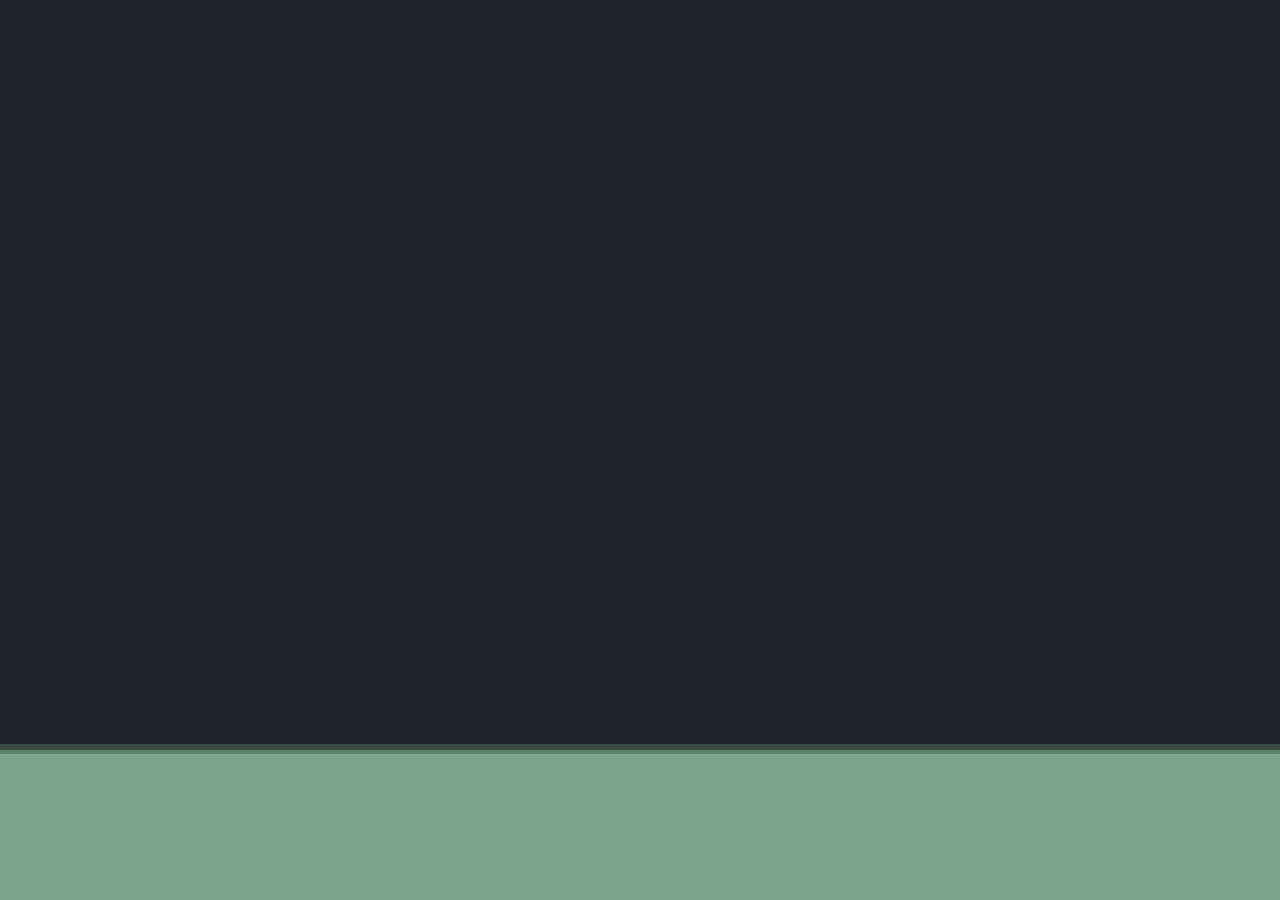
==== index.html @ 09922d42 "Gameplay stage 2: player dodge and pills with effects Dodge - "УВОРОТ" button right of the joystick " ====
<!DOCTYPE html>
<html lang="ru">
<head>
  <meta charset="UTF-8">
  <!-- viewport-fit=cover нужен, чтобы на iPhone работали safe-area-inset -->
  <meta name="viewport" content="width=device-width, initial-scale=1, maximum-scale=1, user-scalable=no, viewport-fit=cover">
  <meta name="theme-color" content="#1e242c">
  <!-- Запуск с экрана «Домой»: без адресной строки, статус-бар поверх игры (отступы — safe-area) -->
  <meta name="apple-mobile-web-app-capable" content="yes">
  <meta name="mobile-web-app-capable" content="yes">
  <meta name="apple-mobile-web-app-status-bar-style" content="black-translucent">
  <meta name="apple-mobile-web-app-title" content="СПИДозный ЦГБ">
  <link rel="manifest" href="manifest.webmanifest">
  <link rel="apple-touch-icon" href="assets/icons/icon-180.png">
  <link rel="icon" type="image/png" sizes="192x192" href="assets/icons/icon-192.png">
  <meta name="format-detection" content="telephone=no">
  <title>СПИДозный ЦГБ</title>
  <link rel="stylesheet" href="css/style.css">
</head>
<body>
  <!-- Сюда Phaser вставит canvas с игрой (арена). Кнопка паузы — в правом верхнем углу поля -->
  <div id="game-container">
    <button id="pause-button" class="hud" type="button" aria-label="Пауза"><span></span><span></span></button>
  </div>

  <!-- Нижняя панель управления: своё место на экране, не поверх арены.
       Слева — счёт и таймер, по центру — джойстик, справа — пауза. -->
  <div id="control-panel">
    <div id="hud-left" class="hud">
      <div id="hud-score">0</div>
      <div id="hud-time">0:00</div>
      <div id="hud-combo"><span id="hud-combo-text"></span><div id="hud-combo-bar"></div></div>
    </div>
    <div id="joystick-base">
      <div id="joystick-knob"></div>
    </div>
    <div id="hud-right" class="hud">
      <button id="dodge-button" type="button" aria-label="Уворот"><span id="dodge-label">УВОРОТ</span><div id="dodge-cooldown"></div></button>
    </div>
  </div>

  <!-- Подсказка для горизонтальной ориентации телефона -->
  <div id="rotate-notice">Поверните телефон вертикально</div>

  <!-- Phaser 3 подключаем через CDN -->
  <script src="https://cdn.jsdelivr.net/npm/phaser@3.80.1/dist/phaser.min.js"></script>

  <!-- Порядок важен: сначала настройки и утилиты, затем объекты, сцены и запуск -->
  <script src="js/config.js"></script>
  <script src="js/utils/storage.js"></script>
  <script src="js/utils/sound.js"></script>
  <script src="js/utils/joystick.js"></script>
  <script src="js/utils/hud.js"></script>
  <script src="js/objects/Player.js"></script>
  <script src="js/objects/Chaser.js"></script>
  <script src="js/objects/Bonus.js"></script>
  <script src="js/scenes/BootScene.js"></script>
  <script src="js/scenes/MenuScene.js"></script>
  <script src="js/scenes/GameScene.js"></script>
  <script src="js/scenes/UIScene.js"></script>
  <script src="js/main.js"></script>
</body>
</html>
---- css/style.css ----
/* =============================================================
   Единый стиль «пиксельная районная поликлиника».
   Палитра — та же, что у окружения (assets/environment/make_environment.py):
     --ink        тёмный контур           #1e242c
     --paper      побелка                 #d6d6c8
     --paper-sh   тень побелки            #b2b4aa
     --paint      масляная панель стены   #7aa48c
     --paint-d    тёмная масляная панель  #5c826e
     --paint-line полоса-бордюр панели    #3a4844
   Шрифт — пиксельный Tiny5 с кириллицей (assets/fonts/, лицензия OFL).
   У шрифта одно начертание: искусственный жирный отключён, чтобы не размывать пиксели.
   ============================================================= */

@font-face {
  font-family: "Tiny5";
  font-style: normal;
  font-weight: 400;
  font-display: block;
  src: url("../assets/fonts/tiny5-cyrillic-400-normal.woff2") format("woff2");
  unicode-range: U+0301, U+0400-045F, U+0490-0491, U+04B0-04B1, U+2116;
}
@font-face {
  font-family: "Tiny5";
  font-style: normal;
  font-weight: 400;
  font-display: block;
  src: url("../assets/fonts/tiny5-latin-400-normal.woff2") format("woff2");
  unicode-range: U+0000-00FF, U+0131, U+0152-0153, U+02BB-02BC, U+02C6, U+02DA, U+02DC, U+2000-206F, U+20AC, U+2122, U+2190-2199, U+2212, U+2215;
}

/* Размеры панели управления (CSS px). Значения по умолчанию;
   joystick.js пересчитывает их под экран при загрузке и при изменении размера */
:root {
  --panel-h: 160px;
  --base-r: 60px;
  --knob-r: 25px;

  --ink: #1e242c;
  --paper: #d6d6c8;
  --paper-sh: #b2b4aa;
  --paint: #7aa48c;
  --paint-d: #5c826e;
  --paint-line: #3a4844;
}

/* Базовый сброс и запрет любых «браузерных» жестов во время игры */
html,
body {
  margin: 0;
  padding: 0;
  width: 100%;
  height: 100vh;   /* запасной вариант для старых браузеров */
  height: 100dvh;  /* видимая высота экрана с учётом панелей браузера */
  overflow: hidden;
  background: var(--ink);

  overscroll-behavior: none;          /* нет pull-to-refresh и «резинки» */
  touch-action: none;                 /* нет прокрутки и pinch-to-zoom */
  user-select: none;                  /* нет выделения текста */
  -webkit-user-select: none;
  -webkit-touch-callout: none;        /* нет меню при долгом нажатии на iOS */
  -webkit-tap-highlight-color: transparent;
  -webkit-text-size-adjust: 100%;
}

body {
  position: fixed;
  top: 0;
  left: 0;
  font-family: "Tiny5", monospace;
  font-synthesis: none;
}

/* Экран из двух областей:
   #game-container — арена (canvas Phaser), сверху, на всю ширину;
   #control-panel  — панель управления снизу, своё место (не оверлей). */
#game-container {
  position: absolute;
  top: env(safe-area-inset-top, 0px);
  right: env(safe-area-inset-right, 0px);
  bottom: calc(var(--panel-h) + env(safe-area-inset-bottom, 0px));
  left: env(safe-area-inset-left, 0px);
  overflow: hidden;
}

/* Панель окрашена как масляная панель стены поликлиники: тёмный бордюр сверху */
#control-panel {
  position: absolute;
  left: 0;
  right: 0;
  bottom: 0;
  height: calc(var(--panel-h) + env(safe-area-inset-bottom, 0px));
  padding-bottom: env(safe-area-inset-bottom, 0px); /* джойстик выше полоски жестов iPhone */
  box-sizing: border-box;
  /* три колонки: счёт и таймер | джойстик | пауза — джойстик всегда точно по центру */
  display: grid;
  grid-template-columns: 1fr auto 1fr;
  align-items: center;
  padding-left: env(safe-area-inset-left, 0px);
  padding-right: env(safe-area-inset-right, 0px);
  background: var(--paint);
  border-top: 4px solid var(--ink);
  box-shadow: inset 0 6px 0 var(--paint-line), inset 0 10px 0 var(--paint-d);
  touch-action: none;
}

/* Пиксельные картинки растягиваются без сглаживания */
#joystick-base,
#joystick-knob {
  background-size: 100% 100%;
  background-repeat: no-repeat;
  image-rendering: pixelated;
  image-rendering: crisp-edges;
}

/* База — неподвижный круг по центру панели */
#joystick-base {
  position: relative;
  width: calc(var(--base-r) * 2);
  height: calc(var(--base-r) * 2);
  background-image: url("../assets/ui/joystick_base.png");
  touch-action: none;
  visibility: hidden; /* в меню джойстика нет, панель остаётся — компоновка не прыгает */
}

#control-panel.is-game #joystick-base {
  visibility: visible;
}

/* Пауза или поражение — джойстик приглушён и не реагирует */
#control-panel.is-inactive #joystick-base {
  opacity: 0.45;
}

/* Ручка: смещается относительно центра базы через transform */
#joystick-knob {
  position: absolute;
  left: 50%;
  top: 50%;
  width: calc(var(--knob-r) * 2);
  height: calc(var(--knob-r) * 2);
  margin-left: calc(var(--knob-r) * -1);
  margin-top: calc(var(--knob-r) * -1);
  background-image: url("../assets/ui/joystick_knob.png");
  pointer-events: none;
  will-change: transform;
}

#joystick-base.is-held #joystick-knob {
  filter: brightness(1.12);
}

/* ---------- Счёт, таймер и пауза в нижней панели ---------- */
.hud {
  visibility: hidden; /* в меню не показываем */
  display: flex;
  flex-direction: column;
  align-items: center;
  justify-content: center;
}

#control-panel.is-game .hud {
  visibility: visible;
}

/* Табличка-побелка с пиксельными углами (как таблички на дверях кабинетов) */
#hud-left,
#pause-button {
  background: var(--paper);
  border: 4px solid var(--ink);
  box-shadow: inset 0 -6px 0 var(--paper-sh); /* тёмная нижняя грань, как у мебели */
  clip-path: polygon(4px 0, calc(100% - 4px) 0, 100% 4px, 100% calc(100% - 4px),
                     calc(100% - 4px) 100%, 4px 100%, 0 calc(100% - 4px), 0 4px);
}

#hud-left {
  justify-self: center;
  min-width: 76px;
  padding: 4px 8px 9px;
  box-sizing: border-box;
}

#hud-score {
  color: var(--ink);
  font-size: 26px;
  font-weight: 400;
  line-height: 1;
}

#hud-score::before {
  content: "Счёт";
  display: block;
  color: var(--paint-d);
  font-size: 13px;
  font-weight: 400;
  line-height: 1.2;
  text-align: center;
}

#hud-time {
  margin-top: 4px;
  color: var(--paint-line);
  font-size: 18px;
  font-weight: 400;
  font-variant-numeric: tabular-nums;
}

/* Комбо ×2…×4 и полоска оставшегося окна */
#hud-combo {
  display: none;
  margin-top: 2px;
  width: 100%;
  text-align: center;
}

#hud-combo.is-active {
  display: block;
}

#hud-combo-text {
  color: #b03034;
  font-size: 16px;
}

#hud-combo-bar {
  height: 4px;
  margin: 1px auto 0;
  background: #b03034;
}

/* Кнопка паузы: 56×56 — не меньше минимального размера для пальца.
   В правом верхнем углу игрового поля: пауза нужна редко, место в панели — для уворота */
#pause-button {
  position: absolute;
  top: 10px;
  right: 10px;
  z-index: 2;
  width: 56px;
  height: 56px;
  box-sizing: border-box;
  padding: 0 0 4px;
  display: flex;
  align-items: center;
  justify-content: center;
  gap: 8px;
  touch-action: manipulation;
  cursor: pointer;
}

#pause-button span {
  width: 8px;
  height: 20px;
  background: var(--ink);
}

#pause-button:active {
  background: var(--paper-sh);
  box-shadow: none;
}

/* Пауза видна только во время игры; на паузе и после поимки — приглушена
   (классы is-game / is-inactive на body ставит Joystick) */
#pause-button.hud {
  visibility: hidden;
}

body.is-game #pause-button.hud {
  visibility: visible;
}

body.is-inactive #pause-button.hud {
  visibility: hidden; /* на паузе и после поимки не нужна — не закрывает карточки */
}

/* Кнопка уворота: крупная табличка справа от джойстика, под большой палец.
   Пока перезаряжается — сверху тёмная «шторка», убывающая ступеньками */
#dodge-button {
  position: relative;
  width: 84px;
  height: 84px;
  padding: 0 0 6px;
  overflow: hidden;
  background: var(--paper);
  border: 4px solid var(--ink);
  box-shadow: inset 0 -6px 0 var(--paper-sh);
  clip-path: polygon(4px 0, calc(100% - 4px) 0, 100% 4px, 100% calc(100% - 4px),
                     calc(100% - 4px) 100%, 4px 100%, 0 calc(100% - 4px), 0 4px);
  color: var(--ink);
  font-family: "Tiny5", monospace;
  font-size: 15px;
  touch-action: none;
  cursor: pointer;
}

#dodge-button:active {
  background: var(--paper-sh);
}

#dodge-cooldown {
  position: absolute;
  left: 0;
  top: 0;
  width: 100%;
  height: 0;
  background: rgba(30, 36, 44, 0.55);
  pointer-events: none;
}

#dodge-button.is-ready {
  background: #e8f0c8; /* готов — чуть светлее */
}

#control-panel.is-inactive #dodge-button {
  opacity: 0.45;
}

#game-container canvas {
  display: block;
  touch-action: none;
}

/* Сообщение «поверните телефон» — по умолчанию скрыто */
#rotate-notice {
  display: none;
  position: fixed;
  inset: 0;
  z-index: 10;
  align-items: center;
  justify-content: center;
  padding: 24px;
  box-sizing: border-box;
  background: var(--paint);
  color: var(--ink);
  font-size: 22px;
  font-weight: 400;
  text-align: center;
}

/* Показываем его только на телефоне в горизонтальной ориентации */
@media (orientation: landscape) and (max-height: 500px) {
  #rotate-notice {
    display: flex;
  }
}
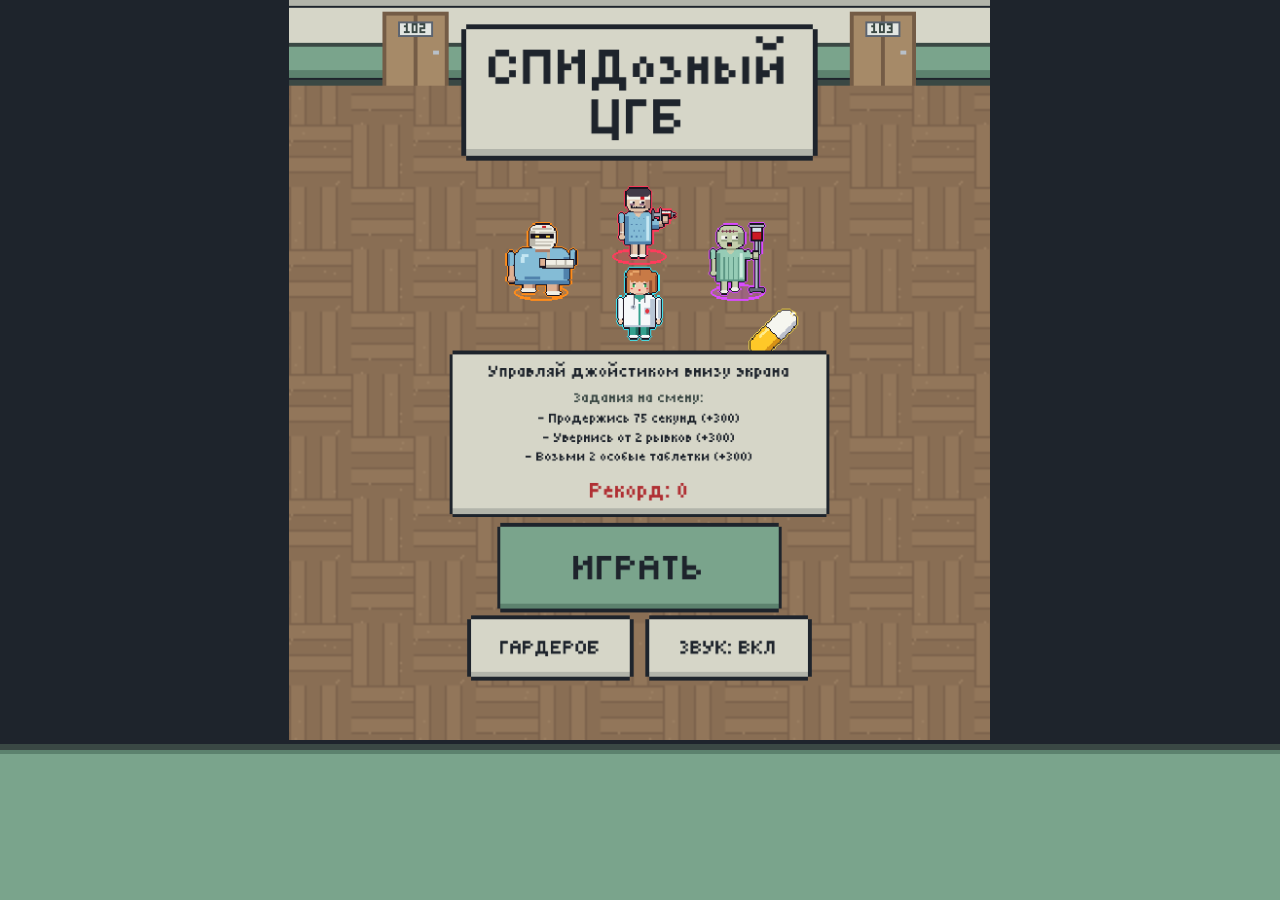
==== commit 20f4f52b: "PWA: offline play with service worker and bundled Phaser Phaser 3.80.1 is now served from js/lib ins" ====
--- a/index.html
+++ b/index.html
@@ -42,18 +42,21 @@
   <!-- Подсказка для горизонтальной ориентации телефона -->
   <div id="rotate-notice">Поверните телефон вертикально</div>
 
-  <!-- Phaser 3 подключаем через CDN -->
-  <script src="https://cdn.jsdelivr.net/npm/phaser@3.80.1/dist/phaser.min.js"></script>
+  <!-- Phaser 3.80.1 лежит в репозитории (js/lib), а не на CDN — так игра работает без интернета.
+       Лицензия Phaser — js/lib/PHASER-LICENSE.md -->
+  <script src="js/lib/phaser.min.js"></script>
 
   <!-- Порядок важен: сначала настройки и утилиты, затем объекты, сцены и запуск -->
   <script src="js/config.js"></script>
   <script src="js/utils/storage.js"></script>
+  <script src="js/utils/progress.js"></script>
   <script src="js/utils/sound.js"></script>
   <script src="js/utils/joystick.js"></script>
   <script src="js/utils/hud.js"></script>
   <script src="js/objects/Player.js"></script>
   <script src="js/objects/Chaser.js"></script>
   <script src="js/objects/Bonus.js"></script>
+  <script src="js/objects/Npc.js"></script>
   <script src="js/scenes/BootScene.js"></script>
   <script src="js/scenes/MenuScene.js"></script>
   <script src="js/scenes/GameScene.js"></script>
--- a/css/style.css
+++ b/css/style.css
@@ -240,6 +240,7 @@
   box-sizing: border-box;
   padding: 0 0 4px;
   display: flex;
+  flex-direction: row; /* две полоски рядом (класс .hud задаёт столбик) */
   align-items: center;
   justify-content: center;
   gap: 8px;
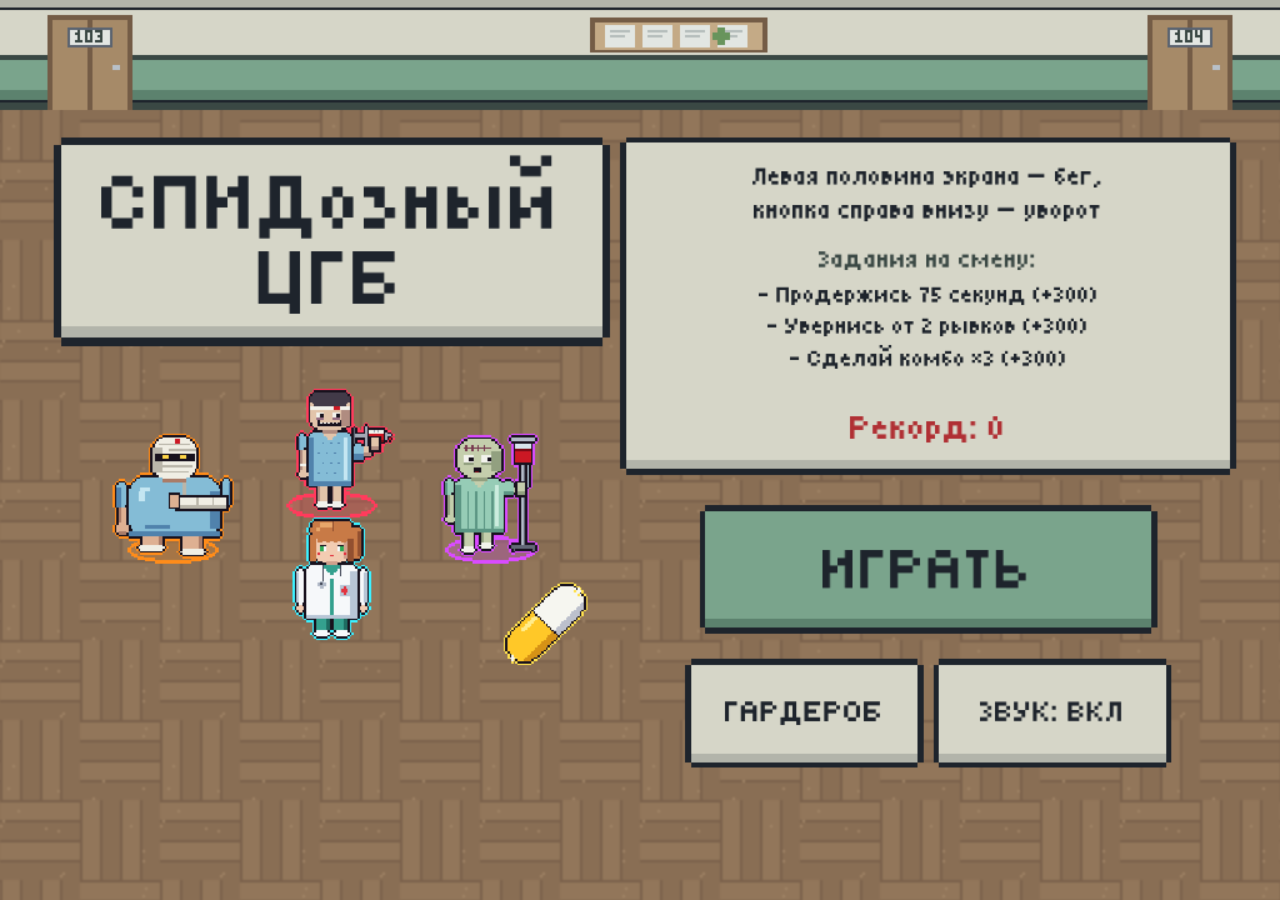
==== commit 1586de2f: "Landscape mode with floating joystick and transparent controls The game is now horizontal: fixed hei" ====
--- a/index.html
+++ b/index.html
@@ -18,29 +18,29 @@
   <link rel="stylesheet" href="css/style.css">
 </head>
 <body>
-  <!-- Сюда Phaser вставит canvas с игрой (арена). Кнопка паузы — в правом верхнем углу поля -->
-  <div id="game-container">
-    <button id="pause-button" class="hud" type="button" aria-label="Пауза"><span></span><span></span></button>
-  </div>
+  <!-- Сюда Phaser вставит canvas с игрой (весь экран, игра горизонтальная) -->
+  <div id="game-container"></div>
 
-  <!-- Нижняя панель управления: своё место на экране, не поверх арены.
-       Слева — счёт и таймер, по центру — джойстик, справа — пауза. -->
-  <div id="control-panel">
-    <div id="hud-left" class="hud">
+  <!-- Управление поверх игры: полупрозрачные HTML-элементы.
+       Левая половина экрана — зона плавающего джойстика, справа внизу — уворот,
+       сверху по центру — счёт и время, справа вверху — пауза. -->
+  <div id="controls">
+    <div id="joystick-zone">
+      <div id="joystick-base">
+        <div id="joystick-knob"></div>
+      </div>
+    </div>
+    <div id="hud-top" class="hud">
       <div id="hud-score">0</div>
       <div id="hud-time">0:00</div>
       <div id="hud-combo"><span id="hud-combo-text"></span><div id="hud-combo-bar"></div></div>
     </div>
-    <div id="joystick-base">
-      <div id="joystick-knob"></div>
-    </div>
-    <div id="hud-right" class="hud">
-      <button id="dodge-button" type="button" aria-label="Уворот"><span id="dodge-label">УВОРОТ</span><div id="dodge-cooldown"></div></button>
-    </div>
+    <button id="pause-button" class="hud" type="button" aria-label="Пауза"><span></span><span></span></button>
+    <button id="dodge-button" class="hud" type="button" aria-label="Уворот"><span id="dodge-label">УВОРОТ</span><div id="dodge-cooldown"></div></button>
   </div>
 
-  <!-- Подсказка для горизонтальной ориентации телефона -->
-  <div id="rotate-notice">Поверните телефон вертикально</div>
+  <!-- Подсказка для вертикальной ориентации телефона -->
+  <div id="rotate-notice">Поверните телефон горизонтально</div>
 
   <!-- Phaser 3.80.1 лежит в репозитории (js/lib), а не на CDN — так игра работает без интернета.
        Лицензия Phaser — js/lib/PHASER-LICENSE.md -->
--- a/css/style.css
+++ b/css/style.css
@@ -28,10 +28,8 @@
   unicode-range: U+0000-00FF, U+0131, U+0152-0153, U+02BB-02BC, U+02C6, U+02DA, U+02DC, U+2000-206F, U+20AC, U+2122, U+2190-2199, U+2212, U+2215;
 }
 
-/* Размеры панели управления (CSS px). Значения по умолчанию;
-   joystick.js пересчитывает их под экран при загрузке и при изменении размера */
 :root {
-  --panel-h: 160px;
+  /* Размеры джойстика (CSS px). joystick.js пересчитывает их под экран */
   --base-r: 60px;
   --knob-r: 25px;
 
@@ -41,6 +39,12 @@
   --paint: #7aa48c;
   --paint-d: #5c826e;
   --paint-line: #3a4844;
+
+  /* Отступы от выреза камеры и полоски жестов iPhone */
+  --safe-l: env(safe-area-inset-left, 0px);
+  --safe-r: env(safe-area-inset-right, 0px);
+  --safe-t: env(safe-area-inset-top, 0px);
+  --safe-b: env(safe-area-inset-bottom, 0px);
 }
 
 /* Базовый сброс и запрет любых «браузерных» жестов во время игры */
@@ -71,37 +75,55 @@
   font-synthesis: none;
 }
 
-/* Экран из двух областей:
-   #game-container — арена (canvas Phaser), сверху, на всю ширину;
-   #control-panel  — панель управления снизу, своё место (не оверлей). */
+/* Игра — на весь экран (горизонтально). Слева и справа — отступ от выреза камеры iPhone */
 #game-container {
   position: absolute;
-  top: env(safe-area-inset-top, 0px);
-  right: env(safe-area-inset-right, 0px);
-  bottom: calc(var(--panel-h) + env(safe-area-inset-bottom, 0px));
-  left: env(safe-area-inset-left, 0px);
+  top: var(--safe-t);
+  right: var(--safe-r);
+  bottom: 0;
+  left: var(--safe-l);
   overflow: hidden;
 }
 
-/* Панель окрашена как масляная панель стены поликлиники: тёмный бордюр сверху */
-#control-panel {
-  position: absolute;
+/* ---------- Управление поверх игры ----------
+   Слой #controls сам нажатия не ловит (pointer-events: none) — их получает canvas
+   (кнопки меню, паузы, экрана поражения). Нажатия ловят только джойстик и кнопки,
+   и только во время игры (классы is-game / is-inactive на body ставит Joystick). */
+#controls {
+  position: absolute;
+  inset: 0;
+  pointer-events: none;
+  z-index: 2;
+}
+
+.hud {
+  visibility: hidden; /* в меню не показываем */
+}
+
+body.is-game .hud {
+  visibility: visible;
+}
+
+/* Пауза или поражение — управление и счёт не нужны и не закрывают карточки */
+body.is-game.is-inactive #pause-button,
+body.is-game.is-inactive #dodge-button,
+body.is-game.is-inactive #hud-top,
+body.is-game.is-inactive #joystick-base {
+  visibility: hidden;
+}
+
+/* Зона джойстика — левая половина экрана */
+#joystick-zone {
+  position: absolute;
+  top: 0;
+  bottom: 0;
   left: 0;
-  right: 0;
-  bottom: 0;
-  height: calc(var(--panel-h) + env(safe-area-inset-bottom, 0px));
-  padding-bottom: env(safe-area-inset-bottom, 0px); /* джойстик выше полоски жестов iPhone */
-  box-sizing: border-box;
-  /* три колонки: счёт и таймер | джойстик | пауза — джойстик всегда точно по центру */
-  display: grid;
-  grid-template-columns: 1fr auto 1fr;
-  align-items: center;
-  padding-left: env(safe-area-inset-left, 0px);
-  padding-right: env(safe-area-inset-right, 0px);
-  background: var(--paint);
-  border-top: 4px solid var(--ink);
-  box-shadow: inset 0 6px 0 var(--paint-line), inset 0 10px 0 var(--paint-d);
+  width: 50%;
   touch-action: none;
+}
+
+body.is-game:not(.is-inactive) #joystick-zone {
+  pointer-events: auto;
 }
 
 /* Пиксельные картинки растягиваются без сглаживания */
@@ -113,23 +135,26 @@
   image-rendering: crisp-edges;
 }
 
-/* База — неподвижный круг по центру панели */
+/* База появляется там, где коснулся палец (left/top задаёт joystick.js).
+   Пока джойстик не держат — бледная подсказка в левом нижнем углу */
 #joystick-base {
-  position: relative;
+  position: absolute;
   width: calc(var(--base-r) * 2);
   height: calc(var(--base-r) * 2);
+  margin-left: calc(var(--base-r) * -1);
+  margin-top: calc(var(--base-r) * -1);
   background-image: url("../assets/ui/joystick_base.png");
-  touch-action: none;
-  visibility: hidden; /* в меню джойстика нет, панель остаётся — компоновка не прыгает */
-}
-
-#control-panel.is-game #joystick-base {
+  opacity: 0.3;
+  visibility: hidden;
+  pointer-events: none;
+}
+
+body.is-game #joystick-base {
   visibility: visible;
 }
 
-/* Пауза или поражение — джойстик приглушён и не реагирует */
-#control-panel.is-inactive #joystick-base {
-  opacity: 0.45;
+#joystick-base.is-held {
+  opacity: 0.6;
 }
 
 /* Ручка: смещается относительно центра базы через transform */
@@ -142,73 +167,51 @@
   margin-left: calc(var(--knob-r) * -1);
   margin-top: calc(var(--knob-r) * -1);
   background-image: url("../assets/ui/joystick_knob.png");
-  pointer-events: none;
   will-change: transform;
 }
 
-#joystick-base.is-held #joystick-knob {
-  filter: brightness(1.12);
-}
-
-/* ---------- Счёт, таймер и пауза в нижней панели ---------- */
-.hud {
-  visibility: hidden; /* в меню не показываем */
+/* Полупрозрачная табличка-побелка с пиксельными углами (как таблички на дверях) */
+#hud-top,
+#pause-button,
+#dodge-button {
+  position: absolute;
+  box-sizing: border-box;
+  background: rgba(214, 214, 200, 0.72);
+  border: 3px solid rgba(30, 36, 44, 0.85);
+  clip-path: polygon(4px 0, calc(100% - 4px) 0, 100% 4px, 100% calc(100% - 4px),
+                     calc(100% - 4px) 100%, 4px 100%, 0 calc(100% - 4px), 0 4px);
+  color: var(--ink);
+  font-family: "Tiny5", monospace;
+}
+
+/* Счёт и время — сверху по центру (слева вверху — значки действующих таблеток) */
+#hud-top {
+  top: calc(var(--safe-t) + 6px);
+  left: 50%;
+  transform: translateX(-50%);
+  min-width: 96px;
+  padding: 2px 10px 4px;
   display: flex;
   flex-direction: column;
   align-items: center;
-  justify-content: center;
-}
-
-#control-panel.is-game .hud {
-  visibility: visible;
-}
-
-/* Табличка-побелка с пиксельными углами (как таблички на дверях кабинетов) */
-#hud-left,
-#pause-button {
-  background: var(--paper);
-  border: 4px solid var(--ink);
-  box-shadow: inset 0 -6px 0 var(--paper-sh); /* тёмная нижняя грань, как у мебели */
-  clip-path: polygon(4px 0, calc(100% - 4px) 0, 100% 4px, 100% calc(100% - 4px),
-                     calc(100% - 4px) 100%, 4px 100%, 0 calc(100% - 4px), 0 4px);
-}
-
-#hud-left {
-  justify-self: center;
-  min-width: 76px;
-  padding: 4px 8px 9px;
-  box-sizing: border-box;
+  pointer-events: none;
 }
 
 #hud-score {
-  color: var(--ink);
-  font-size: 26px;
-  font-weight: 400;
+  font-size: 24px;
   line-height: 1;
 }
 
-#hud-score::before {
-  content: "Счёт";
-  display: block;
-  color: var(--paint-d);
-  font-size: 13px;
-  font-weight: 400;
-  line-height: 1.2;
-  text-align: center;
-}
-
 #hud-time {
-  margin-top: 4px;
+  margin-top: 2px;
   color: var(--paint-line);
-  font-size: 18px;
-  font-weight: 400;
+  font-size: 15px;
   font-variant-numeric: tabular-nums;
 }
 
 /* Комбо ×2…×4 и полоска оставшегося окна */
 #hud-combo {
   display: none;
-  margin-top: 2px;
   width: 100%;
   text-align: center;
 }
@@ -219,7 +222,7 @@
 
 #hud-combo-text {
   color: #b03034;
-  font-size: 16px;
+  font-size: 15px;
 }
 
 #hud-combo-bar {
@@ -228,19 +231,15 @@
   background: #b03034;
 }
 
-/* Кнопка паузы: 56×56 — не меньше минимального размера для пальца.
-   В правом верхнем углу игрового поля: пауза нужна редко, место в панели — для уворота */
+/* Кнопка паузы 52×52 — справа вверху */
 #pause-button {
-  position: absolute;
-  top: 10px;
-  right: 10px;
-  z-index: 2;
-  width: 56px;
-  height: 56px;
-  box-sizing: border-box;
-  padding: 0 0 4px;
+  top: calc(var(--safe-t) + 8px);
+  right: calc(var(--safe-r) + 10px);
+  width: 52px;
+  height: 52px;
+  padding: 0;
   display: flex;
-  flex-direction: row; /* две полоски рядом (класс .hud задаёт столбик) */
+  flex-direction: row;
   align-items: center;
   justify-content: center;
   gap: 8px;
@@ -254,47 +253,33 @@
   background: var(--ink);
 }
 
-#pause-button:active {
-  background: var(--paper-sh);
-  box-shadow: none;
-}
-
-/* Пауза видна только во время игры; на паузе и после поимки — приглушена
-   (классы is-game / is-inactive на body ставит Joystick) */
-#pause-button.hud {
-  visibility: hidden;
-}
-
-body.is-game #pause-button.hud {
-  visibility: visible;
-}
-
-body.is-inactive #pause-button.hud {
-  visibility: hidden; /* на паузе и после поимки не нужна — не закрывает карточки */
-}
-
-/* Кнопка уворота: крупная табличка справа от джойстика, под большой палец.
+body.is-game:not(.is-inactive) #pause-button,
+body.is-game:not(.is-inactive) #dodge-button {
+  pointer-events: auto;
+}
+
+#pause-button:active,
+#dodge-button:active {
+  background: rgba(178, 180, 170, 0.85);
+}
+
+/* Кнопка уворота — справа внизу, под большой палец.
    Пока перезаряжается — сверху тёмная «шторка», убывающая ступеньками */
 #dodge-button {
-  position: relative;
-  width: 84px;
-  height: 84px;
-  padding: 0 0 6px;
+  right: calc(var(--safe-r) + 28px);
+  bottom: calc(var(--safe-b) + 24px);
+  width: 96px;
+  height: 96px;
+  padding: 0;
   overflow: hidden;
-  background: var(--paper);
-  border: 4px solid var(--ink);
-  box-shadow: inset 0 -6px 0 var(--paper-sh);
-  clip-path: polygon(4px 0, calc(100% - 4px) 0, 100% 4px, 100% calc(100% - 4px),
-                     calc(100% - 4px) 100%, 4px 100%, 0 calc(100% - 4px), 0 4px);
-  color: var(--ink);
-  font-family: "Tiny5", monospace;
-  font-size: 15px;
+  font-size: 16px;
   touch-action: none;
   cursor: pointer;
 }
 
-#dodge-button:active {
-  background: var(--paper-sh);
+#dodge-label {
+  position: relative;
+  z-index: 1;
 }
 
 #dodge-cooldown {
@@ -308,11 +293,7 @@
 }
 
 #dodge-button.is-ready {
-  background: #e8f0c8; /* готов — чуть светлее */
-}
-
-#control-panel.is-inactive #dodge-button {
-  opacity: 0.45;
+  background: rgba(232, 240, 200, 0.8); /* готов — чуть светлее */
 }
 
 #game-container canvas {
@@ -337,8 +318,8 @@
   text-align: center;
 }
 
-/* Показываем его только на телефоне в горизонтальной ориентации */
-@media (orientation: landscape) and (max-height: 500px) {
+/* Показываем его на телефоне и планшете в вертикальной ориентации */
+@media (orientation: portrait) and (max-width: 900px) {
   #rotate-notice {
     display: flex;
   }
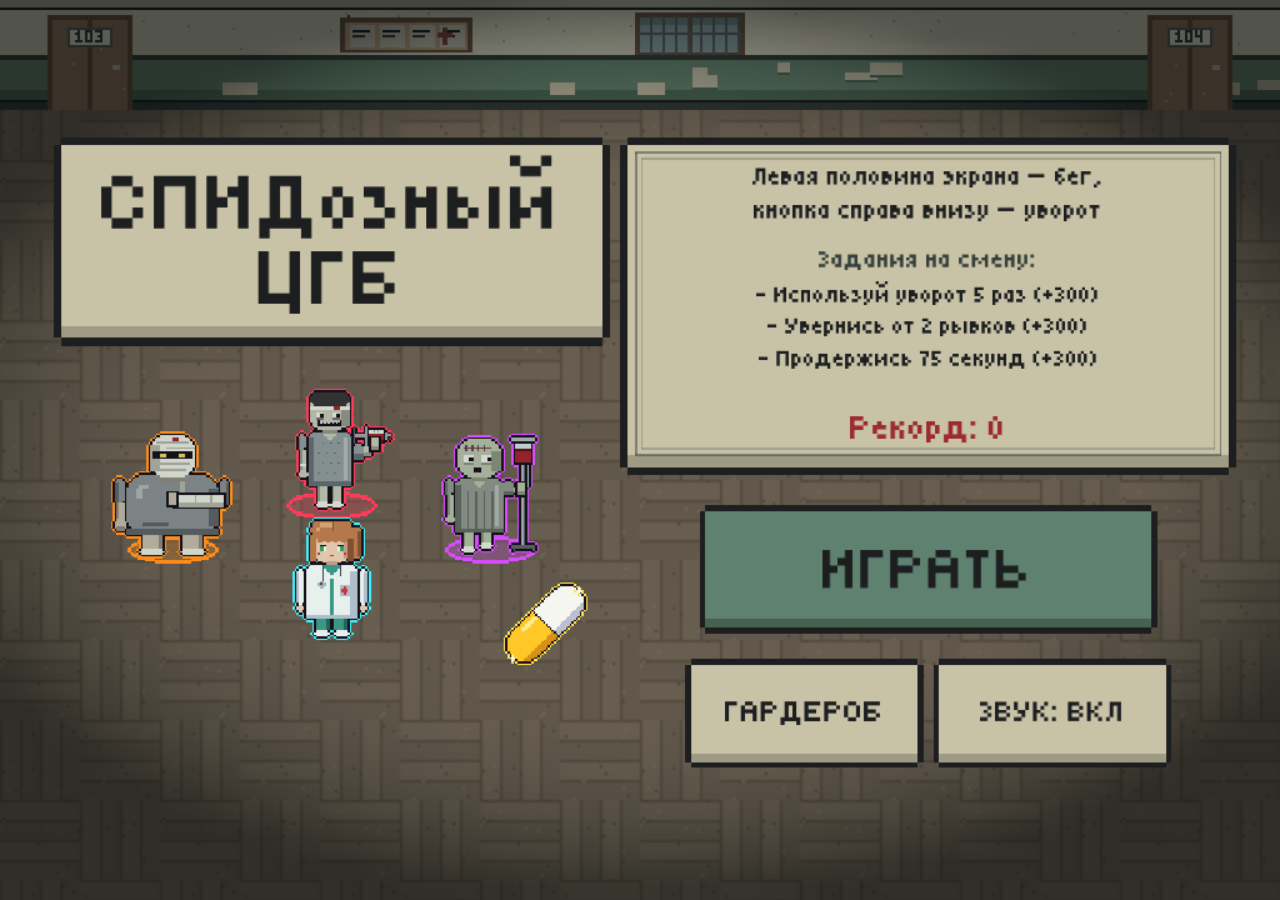
==== commit 43ba53f1: "Gloomy state polyclinic look: lighting, grime and faded palette Environment repainted: dirty whitewa" ====
--- a/index.html
+++ b/index.html
@@ -53,6 +53,7 @@
   <script src="js/utils/sound.js"></script>
   <script src="js/utils/joystick.js"></script>
   <script src="js/utils/hud.js"></script>
+  <script src="js/utils/lighting.js"></script>
   <script src="js/objects/Player.js"></script>
   <script src="js/objects/Chaser.js"></script>
   <script src="js/objects/Bonus.js"></script>
--- a/css/style.css
+++ b/css/style.css
@@ -1,12 +1,12 @@
 /* =============================================================
-   Единый стиль «пиксельная районная поликлиника».
+   Единый стиль «мрачная государственная поликлиника» (казённые бланки, облупленная краска).
    Палитра — та же, что у окружения (assets/environment/make_environment.py):
-     --ink        тёмный контур           #1e242c
-     --paper      побелка                 #d6d6c8
-     --paper-sh   тень побелки            #b2b4aa
-     --paint      масляная панель стены   #7aa48c
-     --paint-d    тёмная масляная панель  #5c826e
-     --paint-line полоса-бордюр панели    #3a4844
+     --ink        тёмный контур           #1c1e20
+     --paper      пожелтевший бланк       #c8c2a6
+     --paper-sh   тень бланка             #9e9a84
+     --paint      масляная панель стены   #5f8270
+     --paint-d    тёмная масляная панель  #46624f
+     --paint-line полоса-бордюр панели    #34403a
    Шрифт — пиксельный Tiny5 с кириллицей (assets/fonts/, лицензия OFL).
    У шрифта одно начертание: искусственный жирный отключён, чтобы не размывать пиксели.
    ============================================================= */
@@ -33,12 +33,12 @@
   --base-r: 60px;
   --knob-r: 25px;
 
-  --ink: #1e242c;
-  --paper: #d6d6c8;
-  --paper-sh: #b2b4aa;
-  --paint: #7aa48c;
-  --paint-d: #5c826e;
-  --paint-line: #3a4844;
+  --ink: #1c1e20;
+  --paper: #c8c2a6;
+  --paper-sh: #9e9a84;
+  --paint: #5f8270;
+  --paint-d: #46624f;
+  --paint-line: #34403a;
 
   /* Отступы от выреза камеры и полоски жестов iPhone */
   --safe-l: env(safe-area-inset-left, 0px);
@@ -176,8 +176,8 @@
 #dodge-button {
   position: absolute;
   box-sizing: border-box;
-  background: rgba(214, 214, 200, 0.72);
-  border: 3px solid rgba(30, 36, 44, 0.85);
+  background: rgba(200, 194, 166, 0.72);
+  border: 3px solid rgba(28, 30, 32, 0.85);
   clip-path: polygon(4px 0, calc(100% - 4px) 0, 100% 4px, 100% calc(100% - 4px),
                      calc(100% - 4px) 100%, 4px 100%, 0 calc(100% - 4px), 0 4px);
   color: var(--ink);
@@ -221,14 +221,14 @@
 }
 
 #hud-combo-text {
-  color: #b03034;
+  color: #9c2a2e;
   font-size: 15px;
 }
 
 #hud-combo-bar {
   height: 4px;
   margin: 1px auto 0;
-  background: #b03034;
+  background: #9c2a2e;
 }
 
 /* Кнопка паузы 52×52 — справа вверху */
@@ -260,7 +260,7 @@
 
 #pause-button:active,
 #dodge-button:active {
-  background: rgba(178, 180, 170, 0.85);
+  background: rgba(158, 154, 132, 0.85);
 }
 
 /* Кнопка уворота — справа внизу, под большой палец.
@@ -293,7 +293,7 @@
 }
 
 #dodge-button.is-ready {
-  background: rgba(232, 240, 200, 0.8); /* готов — чуть светлее */
+  background: rgba(222, 214, 180, 0.85); /* готов — чуть светлее */
 }
 
 #game-container canvas {
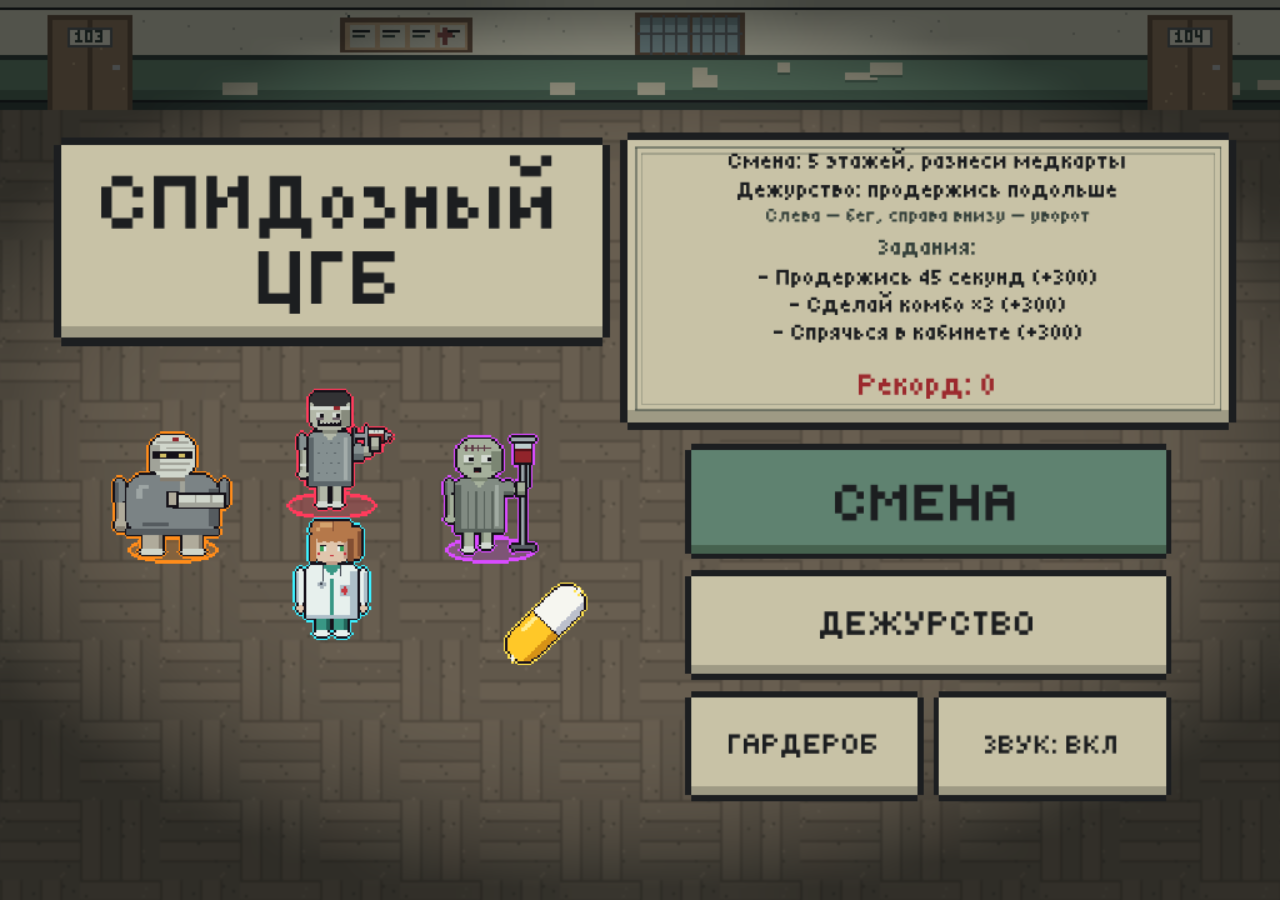
==== commit e12e7745: "Roguelike run mode: floors, medical cards, stairs, hearts and perks The main menu now offers "Shift"" ====
--- a/index.html
+++ b/index.html
@@ -30,6 +30,11 @@
         <div id="joystick-knob"></div>
       </div>
     </div>
+    <!-- Только в «Смене»: сердечка и цель этажа -->
+    <div id="hud-run" class="hud">
+      <div id="hud-hearts"></div>
+      <div id="hud-goal"></div>
+    </div>
     <div id="hud-top" class="hud">
       <div id="hud-score">0</div>
       <div id="hud-time">0:00</div>
@@ -61,6 +66,7 @@
   <script src="js/scenes/BootScene.js"></script>
   <script src="js/scenes/MenuScene.js"></script>
   <script src="js/scenes/GameScene.js"></script>
+  <script src="js/scenes/RunMode.js"></script>
   <script src="js/scenes/UIScene.js"></script>
   <script src="js/main.js"></script>
 </body>
--- a/css/style.css
+++ b/css/style.css
@@ -108,6 +108,7 @@
 body.is-game.is-inactive #pause-button,
 body.is-game.is-inactive #dodge-button,
 body.is-game.is-inactive #hud-top,
+body.is-game.is-inactive #hud-run,
 body.is-game.is-inactive #joystick-base {
   visibility: hidden;
 }
@@ -172,6 +173,7 @@
 
 /* Полупрозрачная табличка-побелка с пиксельными углами (как таблички на дверях) */
 #hud-top,
+#hud-run,
 #pause-button,
 #dodge-button {
   position: absolute;
@@ -182,6 +184,40 @@
                      calc(100% - 4px) 100%, 4px 100%, 0 calc(100% - 4px), 0 4px);
   color: var(--ink);
   font-family: "Tiny5", monospace;
+}
+
+/* «Смена»: сердечка и цель этажа — слева вверху */
+#hud-run {
+  top: calc(var(--safe-t) + 6px);
+  left: calc(var(--safe-l) + 8px);
+  padding: 4px 8px 5px;
+  pointer-events: none;
+  max-width: 34vw;
+}
+
+body.is-game #hud-run.is-off {
+  visibility: hidden;
+}
+
+#hud-hearts {
+  display: flex;
+  gap: 3px;
+  height: 22px;
+}
+
+#hud-hearts img {
+  width: 24px;
+  height: 22px;
+  image-rendering: pixelated;
+  image-rendering: crisp-edges;
+}
+
+#hud-goal {
+  margin-top: 3px;
+  font-size: 14px;
+  line-height: 1.1;
+  color: var(--ink);
+  white-space: nowrap;
 }
 
 /* Счёт и время — сверху по центру (слева вверху — значки действующих таблеток) */
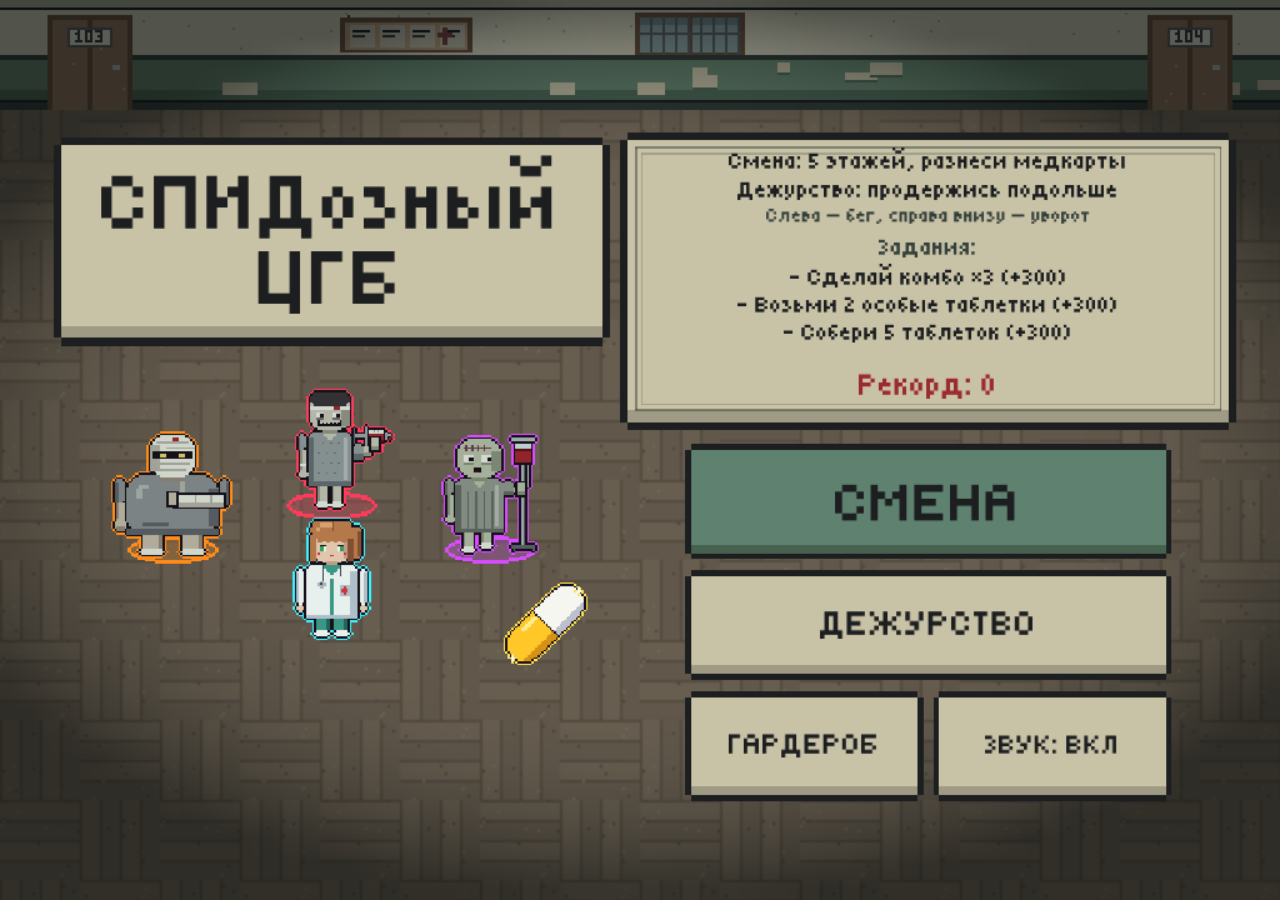
==== commit 4fa7bf39: "Run floors: themed layouts, tests and round tasks, modifiers, two stairs Each floor has its own gene" ====
--- a/index.html
+++ b/index.html
@@ -52,6 +52,7 @@
   <script src="js/lib/phaser.min.js"></script>
 
   <!-- Порядок важен: сначала настройки и утилиты, затем объекты, сцены и запуск -->
+  <script src="js/layouts.js"></script>
   <script src="js/config.js"></script>
   <script src="js/utils/storage.js"></script>
   <script src="js/utils/progress.js"></script>
